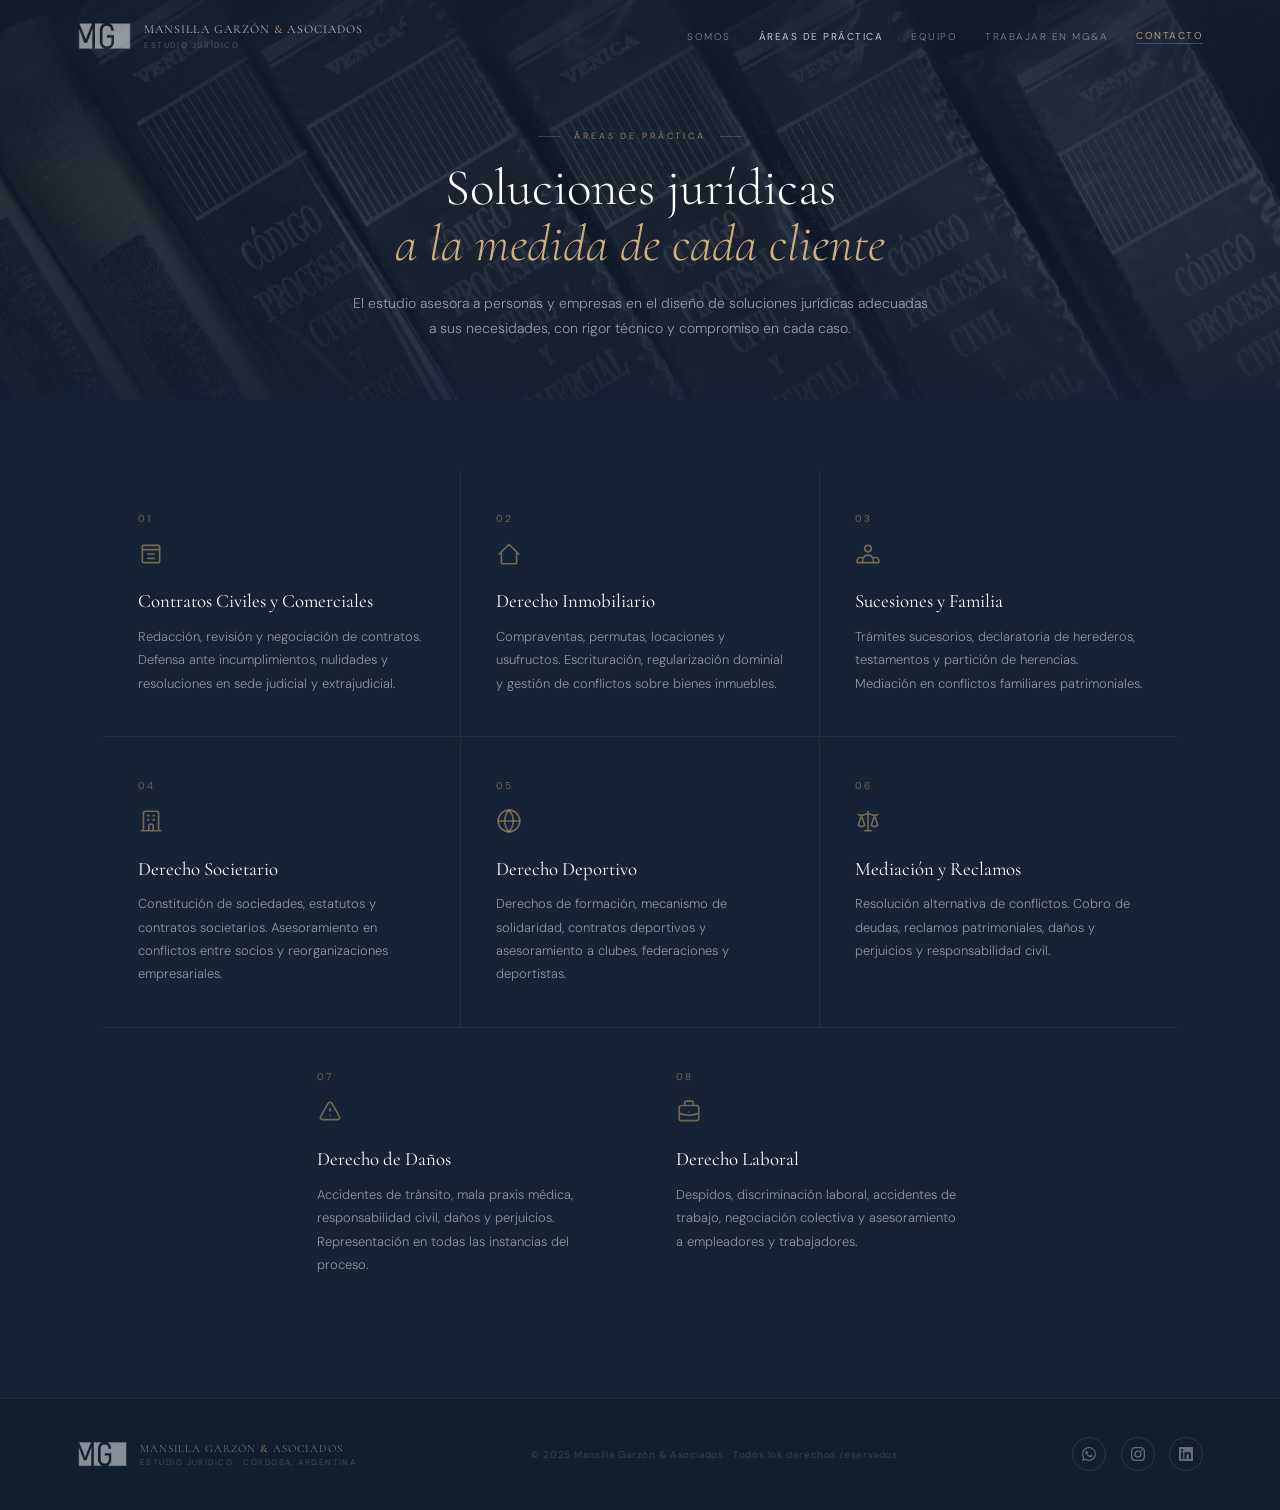
==== areas.html @ 362d4764 "Rename areas (1).html to areas.html" ====
<!DOCTYPE html>
<html lang="es">
<head>
<meta charset="UTF-8"/>
<meta name="viewport" content="width=device-width, initial-scale=1.0"/>
<title>Áreas de Práctica · Mansilla Garzón & Asociados</title>
<link href="https://fonts.googleapis.com/css2?family=Cormorant+Garamond:ital,wght@0,300;0,400;0,600;1,300;1,400&family=DM+Sans:wght@300;400;500&display=swap" rel="stylesheet"/>
<style>
*{margin:0;padding:0;box-sizing:border-box;}
:root{
  --navy:#1a2b45;--navy2:#162236;
  --gold:#b59a6a;--gold2:#cdb07e;
  --dim:rgba(255,255,255,.52);
  --bright:rgba(255,255,255,.86);
}
body{font-family:'DM Sans',sans-serif;background:var(--navy);color:#fff;}

/* NAV */
nav{position:fixed;top:0;left:0;right:0;z-index:100;display:flex;align-items:center;justify-content:space-between;padding:22px 6vw;transition:background .35s,padding .35s,box-shadow .35s;}
nav.scrolled{background:rgba(20,33,56,0.97);backdrop-filter:blur(10px);padding:14px 6vw;box-shadow:0 1px 24px rgba(0,0,0,.22);}
.nav-brand{display:flex;align-items:center;gap:12px;text-decoration:none;}
.nav-brand img{height:28px;width:auto;filter:brightness(0) invert(1);opacity:0.52;transition:opacity .3s;}
nav.scrolled .nav-brand img{opacity:0.70;}
.nav-brand-name{font-family:'Cormorant Garamond',serif;font-weight:400;font-size:12px;letter-spacing:.09em;color:rgba(255,255,255,.68);line-height:1.3;}
.nav-brand-name span{color:var(--gold);}
.nav-brand-sub{font-size:8px;letter-spacing:.2em;text-transform:uppercase;color:rgba(255,255,255,.26);margin-top:2px;}
.nav-links{display:flex;align-items:center;gap:28px;}
.nav-links a{font-size:10px;letter-spacing:.15em;text-transform:uppercase;color:rgba(255,255,255,.38);text-decoration:none;transition:color .25s;white-space:nowrap;}
.nav-links a:hover{color:rgba(255,255,255,.86);}
.nav-links a.active{color:rgba(255,255,255,.75);}
.nav-links a.cta{color:var(--gold);border-bottom:1px solid rgba(181,154,106,.35);padding-bottom:1px;}

/* PARALLAX HERO */
.parallax-hero{
  position:relative;
  height:400px;
  overflow:hidden;
  display:flex;align-items:center;justify-content:center;
}
.parallax-bg{
  position:absolute;
  inset:-100px 0;          /* extra height top+bottom for parallax travel */
  background:url('[data-uri]') center/cover no-repeat;
  background-attachment:fixed;  /* the parallax magic */
}
.parallax-overlay{
  position:absolute;inset:0;
  background:linear-gradient(
    to bottom,
    rgba(20,33,56,0.82) 0%,
    rgba(20,33,56,0.65) 50%,
    rgba(20,33,56,0.88) 100%
  );
}
.parallax-content{
  position:relative;z-index:2;
  text-align:center;
  padding:0 8vw;
  padding-top:72px;
}
.parallax-label{
  font-size:9px;letter-spacing:.32em;text-transform:uppercase;
  color:var(--gold);opacity:.75;margin-bottom:1.2rem;
  display:flex;align-items:center;justify-content:center;gap:14px;
}
.parallax-label::before,.parallax-label::after{
  content:'';display:block;width:22px;height:1px;background:var(--gold);opacity:.4;
}
.parallax-title{
  font-family:'Cormorant Garamond',serif;
  font-weight:300;font-size:clamp(2.4rem,4vw,3.8rem);
  line-height:1.08;color:white;margin-bottom:1.2rem;
}
.parallax-title em{font-style:italic;color:var(--gold2);}
.parallax-desc{
  font-size:.88rem;line-height:1.8;
  color:rgba(255,255,255,.55);font-weight:300;
  max-width:580px;margin:0 auto;
}

/* AREAS GRID */
.areas-section{
  background:var(--navy2);
  padding:70px 8vw 80px;
}

/* 3 columns, last row centered */
.areas-grid{
  display:grid;
  grid-template-columns:repeat(3,1fr);
  gap:1px;
  background:rgba(181,154,106,.1);
  max-width:1100px;
  margin:0 auto;
}

/* last 2 cards — centered row */
.areas-last-row{
  grid-column:1/-1;
  display:flex;
  justify-content:center;
  gap:1px;
  background:var(--navy2);
}
.areas-last-row .area-card{
  width:calc((100% - 2px) / 3);
  flex-shrink:0;
}

.area-card{
  background:var(--navy2);
  padding:2.6rem 2.2rem;
  transition:background .25s;
  cursor:default;
}
.area-card:hover{background:#1c3050;}
.area-num{font-size:10px;letter-spacing:.2em;color:var(--gold);opacity:.55;margin-bottom:1rem;}
.area-icon{margin-bottom:1.1rem;}
.area-icon svg{width:26px;height:26px;color:rgba(181,154,106,.6);}
.area-title{
  font-family:'Cormorant Garamond',serif;
  font-size:1.18rem;font-weight:400;
  color:white;margin-bottom:.7rem;line-height:1.3;
}
.area-desc{font-size:.81rem;line-height:1.8;color:var(--dim);font-weight:300;}

/* FOOTER */
footer{background:#111e30;border-top:1px solid rgba(255,255,255,.05);padding:2.4rem 6vw;display:flex;align-items:center;justify-content:space-between;flex-wrap:wrap;gap:1.2rem;}
.footer-brand{display:flex;align-items:center;gap:12px;}
.footer-brand img{height:26px;width:auto;filter:brightness(0) invert(1);opacity:.5;}
.footer-brand-name{font-family:'Cormorant Garamond',serif;font-weight:300;font-size:11px;letter-spacing:.08em;color:rgba(255,255,255,.45);}
.footer-brand-name span{color:var(--gold);}
.footer-brand-sub{font-size:8px;letter-spacing:.18em;text-transform:uppercase;color:rgba(255,255,255,.2);margin-top:2px;}
.footer-copy{font-size:.62rem;color:rgba(255,255,255,.16);text-align:center;letter-spacing:.06em;}
.footer-social{display:flex;gap:.9rem;align-items:center;}
.social-link{display:flex;align-items:center;justify-content:center;width:34px;height:34px;border-radius:50%;border:1px solid rgba(255,255,255,.10);color:rgba(255,255,255,.35);text-decoration:none;transition:border-color .2s,color .2s;}
.social-link:hover{border-color:var(--gold);color:var(--gold);}
.social-link svg{width:14px;height:14px;fill:currentColor;}
</style>
</head>
<body>

<!-- NAV -->
<nav id="nav">
  <a href="index.html" class="nav-brand">
    <img src="[data-uri]" alt="MG"/>
    <div>
      <div class="nav-brand-name">MANSILLA GARZÓN <span>&</span> ASOCIADOS</div>
      <div class="nav-brand-sub">Estudio Jurídico</div>
    </div>
  </a>
  <div class="nav-links">
    <a href="somos.html">Somos</a>
    <a href="areas.html" class="active">Áreas de práctica</a>
    <a href="equipo.html">Equipo</a>
    <a href="trabajar.html">Trabajar en MG&amp;A</a>
    <a href="contacto.html" class="cta">Contacto</a>
  </div>
</nav>

<!-- PARALLAX HERO -->
<div class="parallax-hero">
  <div class="parallax-bg"></div>
  <div class="parallax-overlay"></div>
  <div class="parallax-content">
    <div class="parallax-label">Áreas de práctica</div>
    <h1 class="parallax-title">Soluciones jurídicas<br/><em>a la medida de cada cliente</em></h1>
    <p class="parallax-desc">
      El estudio asesora a personas y empresas en el diseño de soluciones jurídicas 
      adecuadas a sus necesidades, con rigor técnico y compromiso en cada caso.
    </p>
  </div>
</div>

<!-- AREAS GRID -->
<section class="areas-section">
  <div class="areas-grid">
    <!-- first 6 cards in 3-col grid -->
    <div class="area-card">
      <p class="area-num">01</p>
      <div class="area-icon"><svg viewBox="0 0 24 24" fill="none" stroke="currentColor" stroke-width="1.5" stroke-linecap="round" stroke-linejoin="round"><path d="M9 12h6m-6 4h6M5 8h14M5 4h14a1 1 0 011 1v14a1 1 0 01-1 1H5a1 1 0 01-1-1V5a1 1 0 011-1z"/></svg></div>
      <h3 class="area-title">Contratos Civiles y Comerciales</h3>
      <p class="area-desc">Redacción, revisión y negociación de contratos. Defensa ante incumplimientos, nulidades y resoluciones en sede judicial y extrajudicial.</p>
    </div>
    <div class="area-card">
      <p class="area-num">02</p>
      <div class="area-icon"><svg viewBox="0 0 24 24" fill="none" stroke="currentColor" stroke-width="1.5" stroke-linecap="round" stroke-linejoin="round"><path d="M3 12l2-2m0 0l7-7 7 7M5 10v10a1 1 0 001 1h3m10-11l2 2m-2-2v10a1 1 0 01-1 1h-3m-6 0h6"/></svg></div>
      <h3 class="area-title">Derecho Inmobiliario</h3>
      <p class="area-desc">Compraventas, permutas, locaciones y usufructos. Escrituración, regularización dominial y gestión de conflictos sobre bienes inmuebles.</p>
    </div>
    <div class="area-card">
      <p class="area-num">03</p>
      <div class="area-icon"><svg viewBox="0 0 24 24" fill="none" stroke="currentColor" stroke-width="1.5" stroke-linecap="round" stroke-linejoin="round"><path d="M17 20h5v-2a3 3 0 00-5.356-1.857M17 20H7m10 0v-2c0-.656-.126-1.283-.356-1.857M7 20H2v-2a3 3 0 015.356-1.857M7 20v-2c0-.656.126-1.283.356-1.857m0 0a5.002 5.002 0 019.288 0M15 7a3 3 0 11-6 0 3 3 0 016 0z"/></svg></div>
      <h3 class="area-title">Sucesiones y Familia</h3>
      <p class="area-desc">Trámites sucesorios, declaratoria de herederos, testamentos y partición de herencias. Mediación en conflictos familiares patrimoniales.</p>
    </div>
    <div class="area-card">
      <p class="area-num">04</p>
      <div class="area-icon"><svg viewBox="0 0 24 24" fill="none" stroke="currentColor" stroke-width="1.5" stroke-linecap="round" stroke-linejoin="round"><path d="M19 21V5a2 2 0 00-2-2H7a2 2 0 00-2 2v16m14 0h2m-2 0h-5m-9 0H3m2 0h5M9 7h1m-1 4h1m4-4h1m-1 4h1m-5 10v-5a1 1 0 011-1h2a1 1 0 011 1v5m-4 0h4"/></svg></div>
      <h3 class="area-title">Derecho Societario</h3>
      <p class="area-desc">Constitución de sociedades, estatutos y contratos societarios. Asesoramiento en conflictos entre socios y reorganizaciones empresariales.</p>
    </div>
    <div class="area-card">
      <p class="area-num">05</p>
      <div class="area-icon"><svg viewBox="0 0 24 24" fill="none" stroke="currentColor" stroke-width="1.5" stroke-linecap="round" stroke-linejoin="round"><circle cx="12" cy="12" r="10"/><path d="M12 2a15.3 15.3 0 014 10 15.3 15.3 0 01-4 10 15.3 15.3 0 01-4-10 15.3 15.3 0 014-10z"/><path d="M2 12h20"/></svg></div>
      <h3 class="area-title">Derecho Deportivo</h3>
      <p class="area-desc">Derechos de formación, mecanismo de solidaridad, contratos deportivos y asesoramiento a clubes, federaciones y deportistas.</p>
    </div>
    <div class="area-card">
      <p class="area-num">06</p>
      <div class="area-icon"><svg viewBox="0 0 24 24" fill="none" stroke="currentColor" stroke-width="1.5" stroke-linecap="round" stroke-linejoin="round"><path d="M3 6l3 1m0 0l-3 9a5.002 5.002 0 006.001 0M6 7l3 9M6 7l6-2m6 2l3-1m-3 1l-3 9a5.002 5.002 0 006.001 0M18 7l3 9m-3-9l-6-2m0-2v2m0 16V5m0 16H9m3 0h3"/></svg></div>
      <h3 class="area-title">Mediación y Reclamos</h3>
      <p class="area-desc">Resolución alternativa de conflictos. Cobro de deudas, reclamos patrimoniales, daños y perjuicios y responsabilidad civil.</p>
    </div>

    <!-- last 2 centered -->
    <div class="areas-last-row">
      <div class="area-card">
        <p class="area-num">07</p>
        <div class="area-icon"><svg viewBox="0 0 24 24" fill="none" stroke="currentColor" stroke-width="1.5" stroke-linecap="round" stroke-linejoin="round"><path d="M12 9v2m0 4h.01m-6.938 4h13.856c1.54 0 2.502-1.667 1.732-3L13.732 4c-.77-1.333-2.694-1.333-3.464 0L3.34 16c-.77 1.333.192 3 1.732 3z"/></svg></div>
        <h3 class="area-title">Derecho de Daños</h3>
        <p class="area-desc">Accidentes de tránsito, mala praxis médica, responsabilidad civil, daños y perjuicios. Representación en todas las instancias del proceso.</p>
      </div>
      <div class="area-card">
        <p class="area-num">08</p>
        <div class="area-icon"><svg viewBox="0 0 24 24" fill="none" stroke="currentColor" stroke-width="1.5" stroke-linecap="round" stroke-linejoin="round"><path d="M21 13.255A23.931 23.931 0 0112 15c-3.183 0-6.22-.62-9-1.745M16 6V4a2 2 0 00-2-2h-4a2 2 0 00-2 2v2m4 6h.01M5 20h14a2 2 0 002-2V8a2 2 0 00-2-2H5a2 2 0 00-2 2v10a2 2 0 002 2z"/></svg></div>
        <h3 class="area-title">Derecho Laboral</h3>
        <p class="area-desc">Despidos, discriminación laboral, accidentes de trabajo, negociación colectiva y asesoramiento a empleadores y trabajadores.</p>
      </div>
    </div>
  </div>
</section>

<!-- FOOTER -->
<footer>
  <div class="footer-brand">
    <img src="[data-uri]" alt="MG"/>
    <div>
      <div class="footer-brand-name">MANSILLA GARZÓN <span>&</span> ASOCIADOS</div>
      <div class="footer-brand-sub">Estudio Jurídico · Córdoba, Argentina</div>
    </div>
  </div>
  <p class="footer-copy">© 2025 Mansilla Garzón &amp; Asociados · Todos los derechos reservados</p>
  <div class="footer-social">
    <a href="https://wa.me/5493517685032" target="_blank" class="social-link" title="WhatsApp"><svg viewBox="0 0 24 24" fill="currentColor"><path d="M17.472 14.382c-.297-.149-1.758-.867-2.03-.967-.273-.099-.471-.148-.67.15-.197.297-.767.966-.94 1.164-.173.199-.347.223-.644.075-.297-.15-1.255-.463-2.39-1.475-.883-.788-1.48-1.761-1.653-2.059-.173-.297-.018-.458.13-.606.134-.133.298-.347.446-.52.149-.174.198-.298.298-.497.099-.198.05-.371-.025-.52-.075-.149-.669-1.612-.916-2.207-.242-.579-.487-.5-.669-.51-.173-.008-.371-.01-.57-.01-.198 0-.52.074-.792.372-.272.297-1.04 1.016-1.04 2.479 0 1.462 1.065 2.875 1.213 3.074.149.198 2.096 3.2 5.077 4.487.709.306 1.262.489 1.694.625.712.227 1.36.195 1.871.118.571-.085 1.758-.719 2.006-1.413.248-.694.248-1.289.173-1.413-.074-.124-.272-.198-.57-.347m-5.421 7.403h-.004a9.87 9.87 0 01-5.031-1.378l-.361-.214-3.741.982.998-3.648-.235-.374a9.86 9.86 0 01-1.51-5.26c.001-5.45 4.436-9.884 9.888-9.884 2.64 0 5.122 1.03 6.988 2.898a9.825 9.825 0 012.893 6.994c-.003 5.45-4.437 9.884-9.885 9.884m8.413-18.297A11.815 11.815 0 0012.05 0C5.495 0 .16 5.335.157 11.892c0 2.096.547 4.142 1.588 5.945L.057 24l6.305-1.654a11.882 11.882 0 005.683 1.448h.005c6.554 0 11.89-5.335 11.893-11.893a11.821 11.821 0 00-3.48-8.413z"/></svg></a>
    <a href="https://www.instagram.com/estudiomansillayasociados/" target="_blank" class="social-link" title="Instagram"><svg viewBox="0 0 24 24" fill="currentColor"><path d="M12 2.163c3.204 0 3.584.012 4.85.07 3.252.148 4.771 1.691 4.919 4.919.058 1.265.069 1.645.069 4.849 0 3.205-.012 3.584-.069 4.849-.149 3.225-1.664 4.771-4.919 4.919-1.266.058-1.644.07-4.85.07-3.204 0-3.584-.012-4.849-.07-3.26-.149-4.771-1.699-4.919-4.92-.058-1.265-.07-1.644-.07-4.849 0-3.204.013-3.583.07-4.849.149-3.227 1.664-4.771 4.919-4.919 1.266-.057 1.645-.069 4.849-.069zM12 0C8.741 0 8.333.014 7.053.072 2.695.272.273 2.69.073 7.052.014 8.333 0 8.741 0 12c0 3.259.014 3.668.072 4.948.2 4.358 2.618 6.78 6.98 6.98C8.333 23.986 8.741 24 12 24c3.259 0 3.668-.014 4.948-.072 4.354-.2 6.782-2.618 6.979-6.98.059-1.28.073-1.689.073-4.948 0-3.259-.014-3.667-.072-4.947-.196-4.354-2.617-6.78-6.979-6.98C15.668.014 15.259 0 12 0zm0 5.838a6.162 6.162 0 100 12.324 6.162 6.162 0 000-12.324zM12 16a4 4 0 110-8 4 4 0 010 8zm6.406-11.845a1.44 1.44 0 100 2.881 1.44 1.44 0 000-2.881z"/></svg></a>
    <a href="https://www.linkedin.com/company/estudiomgya" target="_blank" class="social-link" title="LinkedIn"><svg viewBox="0 0 24 24" fill="currentColor"><path d="M20.447 20.452h-3.554v-5.569c0-1.328-.027-3.037-1.852-3.037-1.853 0-2.136 1.445-2.136 2.939v5.667H9.351V9h3.414v1.561h.046c.477-.9 1.637-1.85 3.37-1.85 3.601 0 4.267 2.37 4.267 5.455v6.286zM5.337 7.433a2.062 2.062 0 01-2.063-2.065 2.064 2.064 0 112.063 2.065zm1.782 13.019H3.555V9h3.564v11.452zM22.225 0H1.771C.792 0 0 .774 0 1.729v20.542C0 23.227.792 24 1.771 24h20.451C23.2 24 24 23.227 24 22.271V1.729C24 .774 23.2 0 22.222 0h.003z"/></svg></a>
  </div>
</footer>

<script>
  const nav = document.getElementById('nav');
  window.addEventListener('scroll', () => { nav.classList.toggle('scrolled', window.scrollY > 60); });
</script>
</body>
</html>
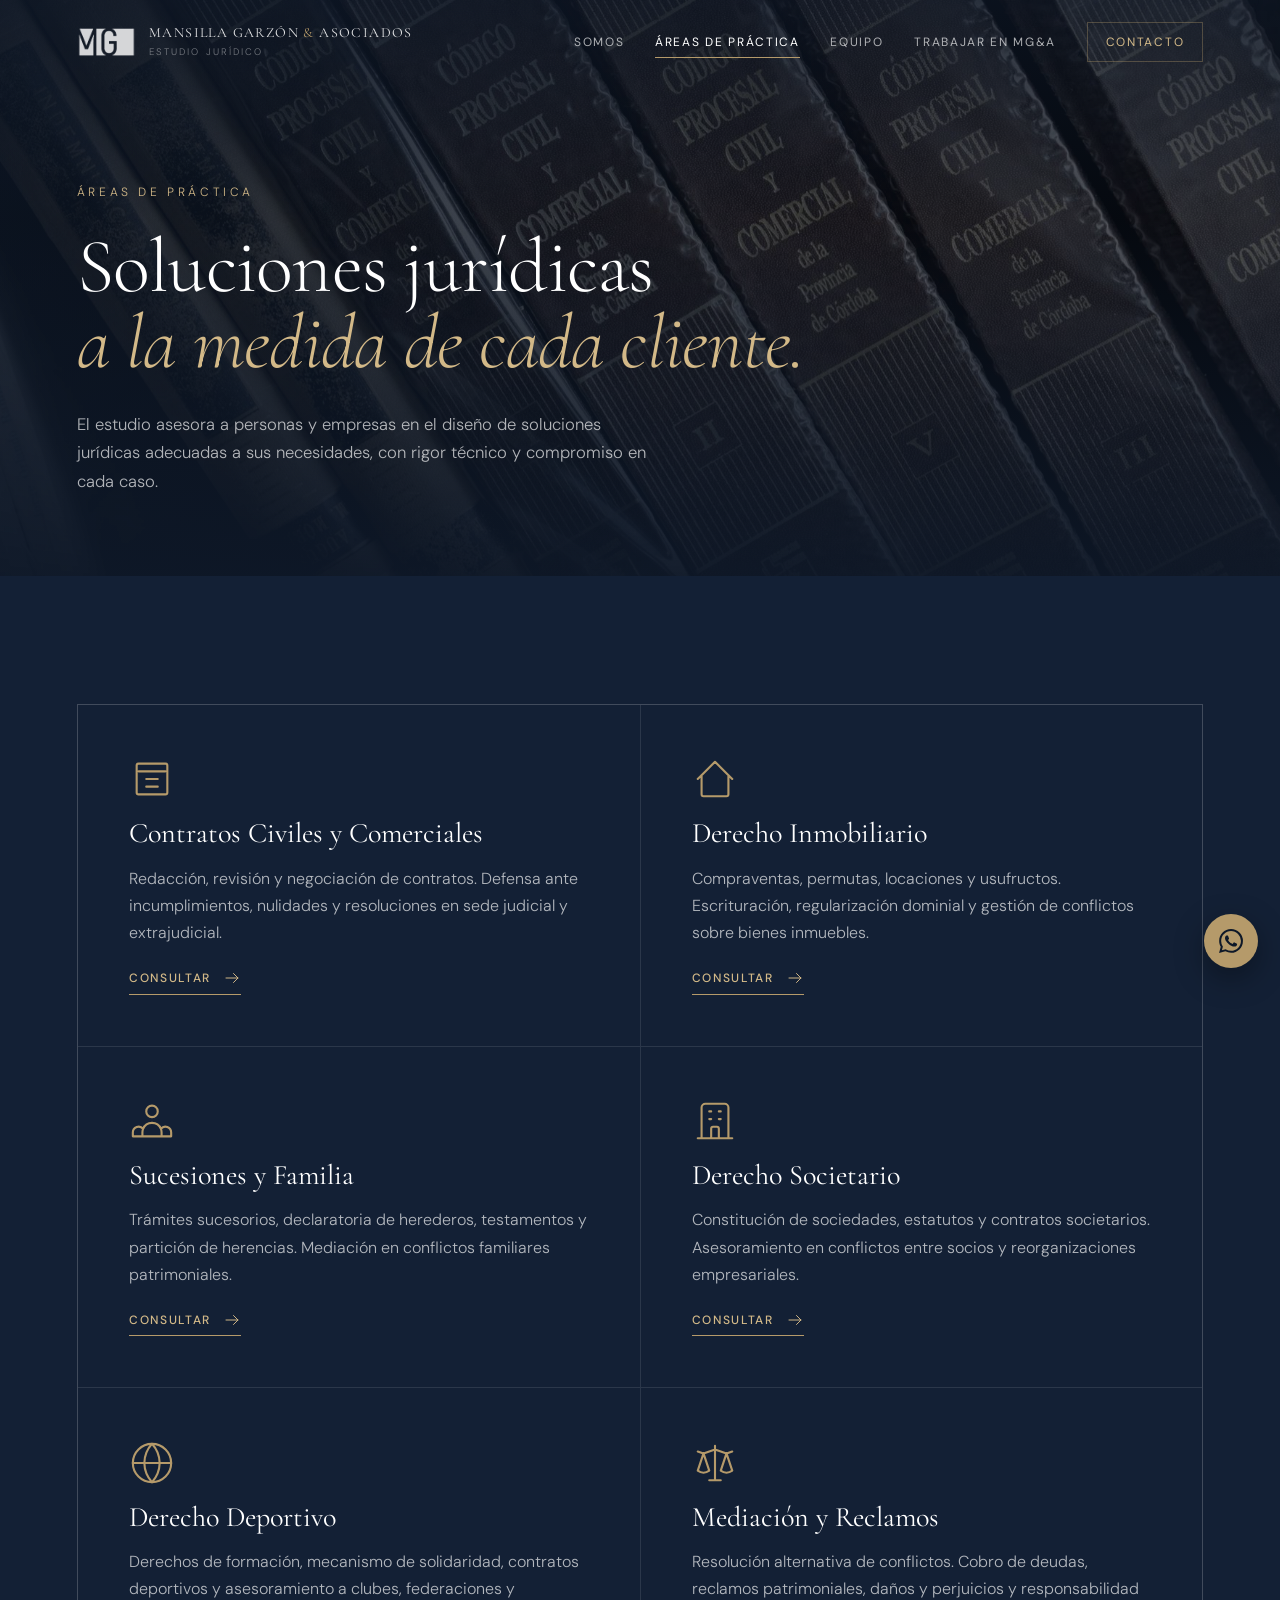
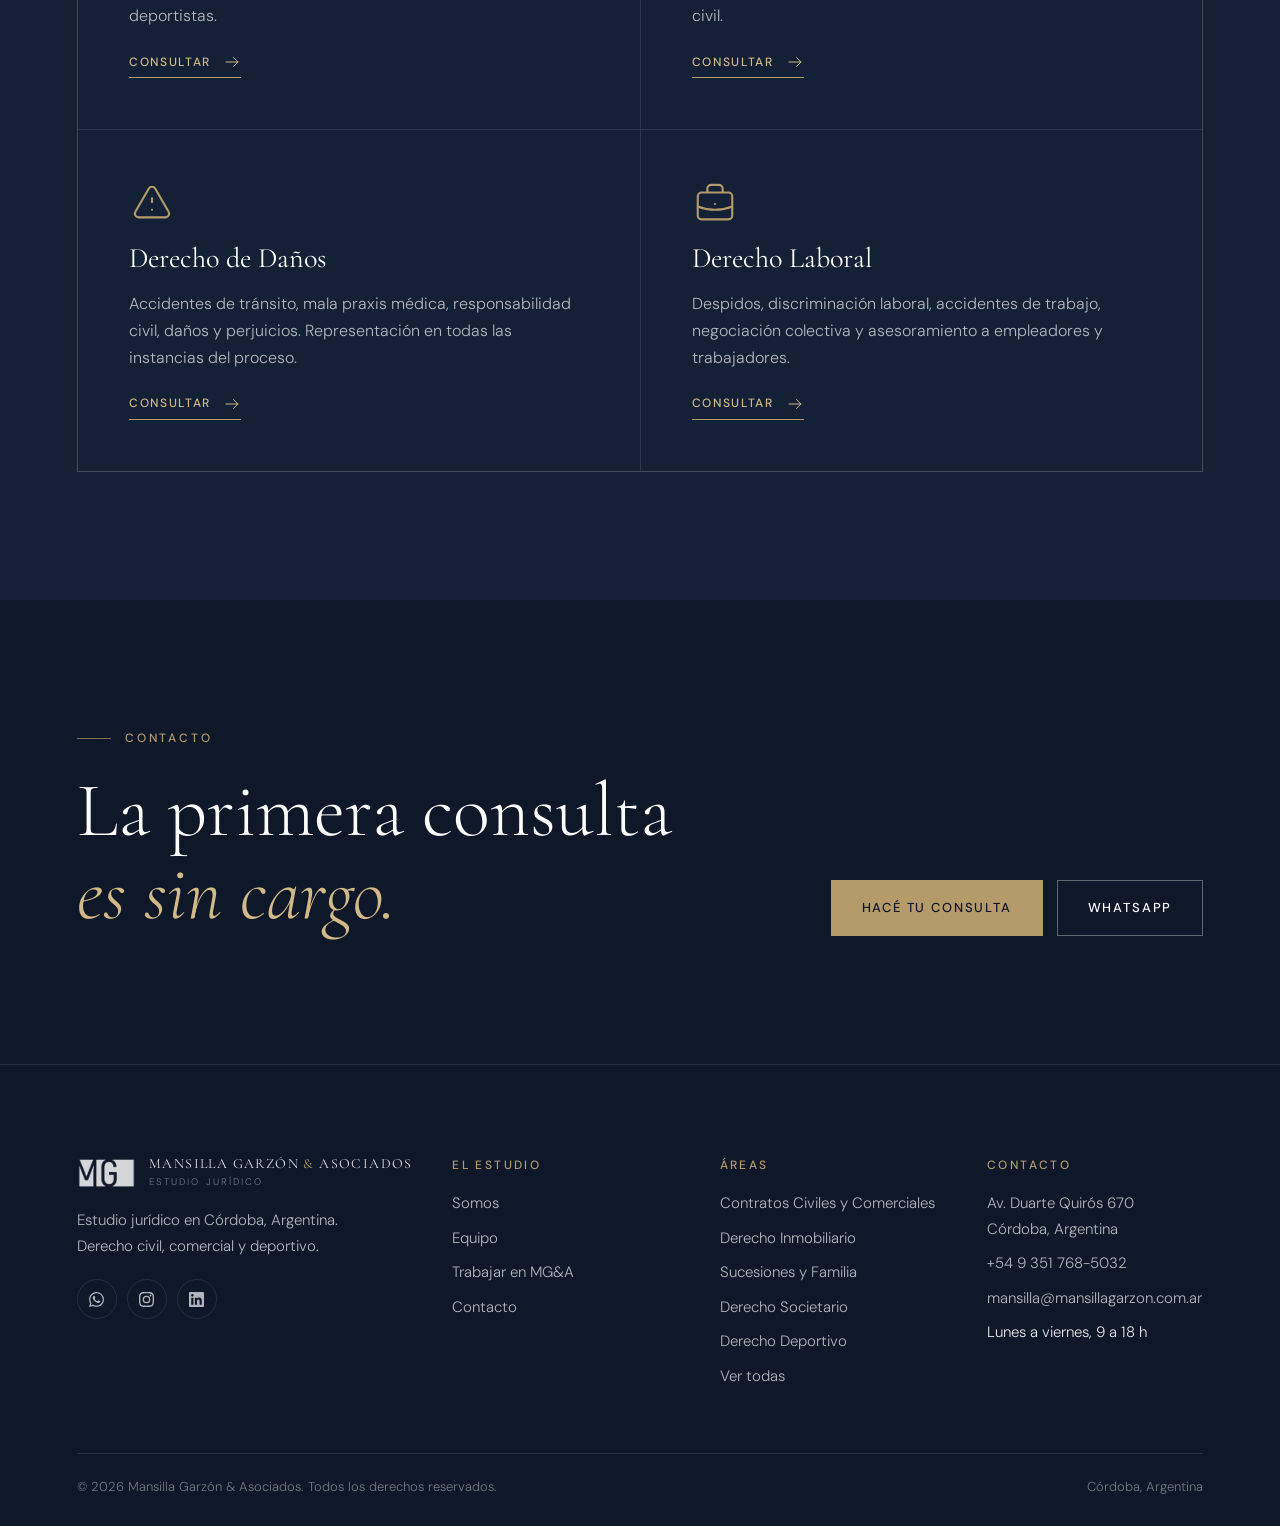
==== commit 69701199: "Rediseño del sitio: animaciones, estructura compartida y menú móvil - CSS y JS compartidos en assets" ====
--- a/areas.html
+++ b/areas.html
@@ -1,256 +1,174 @@
 <!DOCTYPE html>
-<html lang="es">
+<html lang="es-AR">
 <head>
 <meta charset="UTF-8"/>
-<meta name="viewport" content="width=device-width, initial-scale=1.0"/>
-<title>Áreas de Práctica · Mansilla Garzón & Asociados</title>
-<link href="https://fonts.googleapis.com/css2?family=Cormorant+Garamond:ital,wght@0,300;0,400;0,600;1,300;1,400&family=DM+Sans:wght@300;400;500&display=swap" rel="stylesheet"/>
-<style>
-*{margin:0;padding:0;box-sizing:border-box;}
-:root{
-  --navy:#1a2b45;--navy2:#162236;
-  --gold:#b59a6a;--gold2:#cdb07e;
-  --dim:rgba(255,255,255,.52);
-  --bright:rgba(255,255,255,.86);
-}
-body{font-family:'DM Sans',sans-serif;background:var(--navy);color:#fff;}
-
-/* NAV */
-nav{position:fixed;top:0;left:0;right:0;z-index:100;display:flex;align-items:center;justify-content:space-between;padding:22px 6vw;transition:background .35s,padding .35s,box-shadow .35s;}
-nav.scrolled{background:rgba(20,33,56,0.97);backdrop-filter:blur(10px);padding:14px 6vw;box-shadow:0 1px 24px rgba(0,0,0,.22);}
-.nav-brand{display:flex;align-items:center;gap:12px;text-decoration:none;}
-.nav-brand img{height:28px;width:auto;filter:brightness(0) invert(1);opacity:0.52;transition:opacity .3s;}
-nav.scrolled .nav-brand img{opacity:0.70;}
-.nav-brand-name{font-family:'Cormorant Garamond',serif;font-weight:400;font-size:12px;letter-spacing:.09em;color:rgba(255,255,255,.68);line-height:1.3;}
-.nav-brand-name span{color:var(--gold);}
-.nav-brand-sub{font-size:8px;letter-spacing:.2em;text-transform:uppercase;color:rgba(255,255,255,.26);margin-top:2px;}
-.nav-links{display:flex;align-items:center;gap:28px;}
-.nav-links a{font-size:10px;letter-spacing:.15em;text-transform:uppercase;color:rgba(255,255,255,.38);text-decoration:none;transition:color .25s;white-space:nowrap;}
-.nav-links a:hover{color:rgba(255,255,255,.86);}
-.nav-links a.active{color:rgba(255,255,255,.75);}
-.nav-links a.cta{color:var(--gold);border-bottom:1px solid rgba(181,154,106,.35);padding-bottom:1px;}
-
-/* PARALLAX HERO */
-.parallax-hero{
-  position:relative;
-  height:400px;
-  overflow:hidden;
-  display:flex;align-items:center;justify-content:center;
-}
-.parallax-bg{
-  position:absolute;
-  inset:-100px 0;          /* extra height top+bottom for parallax travel */
-  background:url('[data-uri]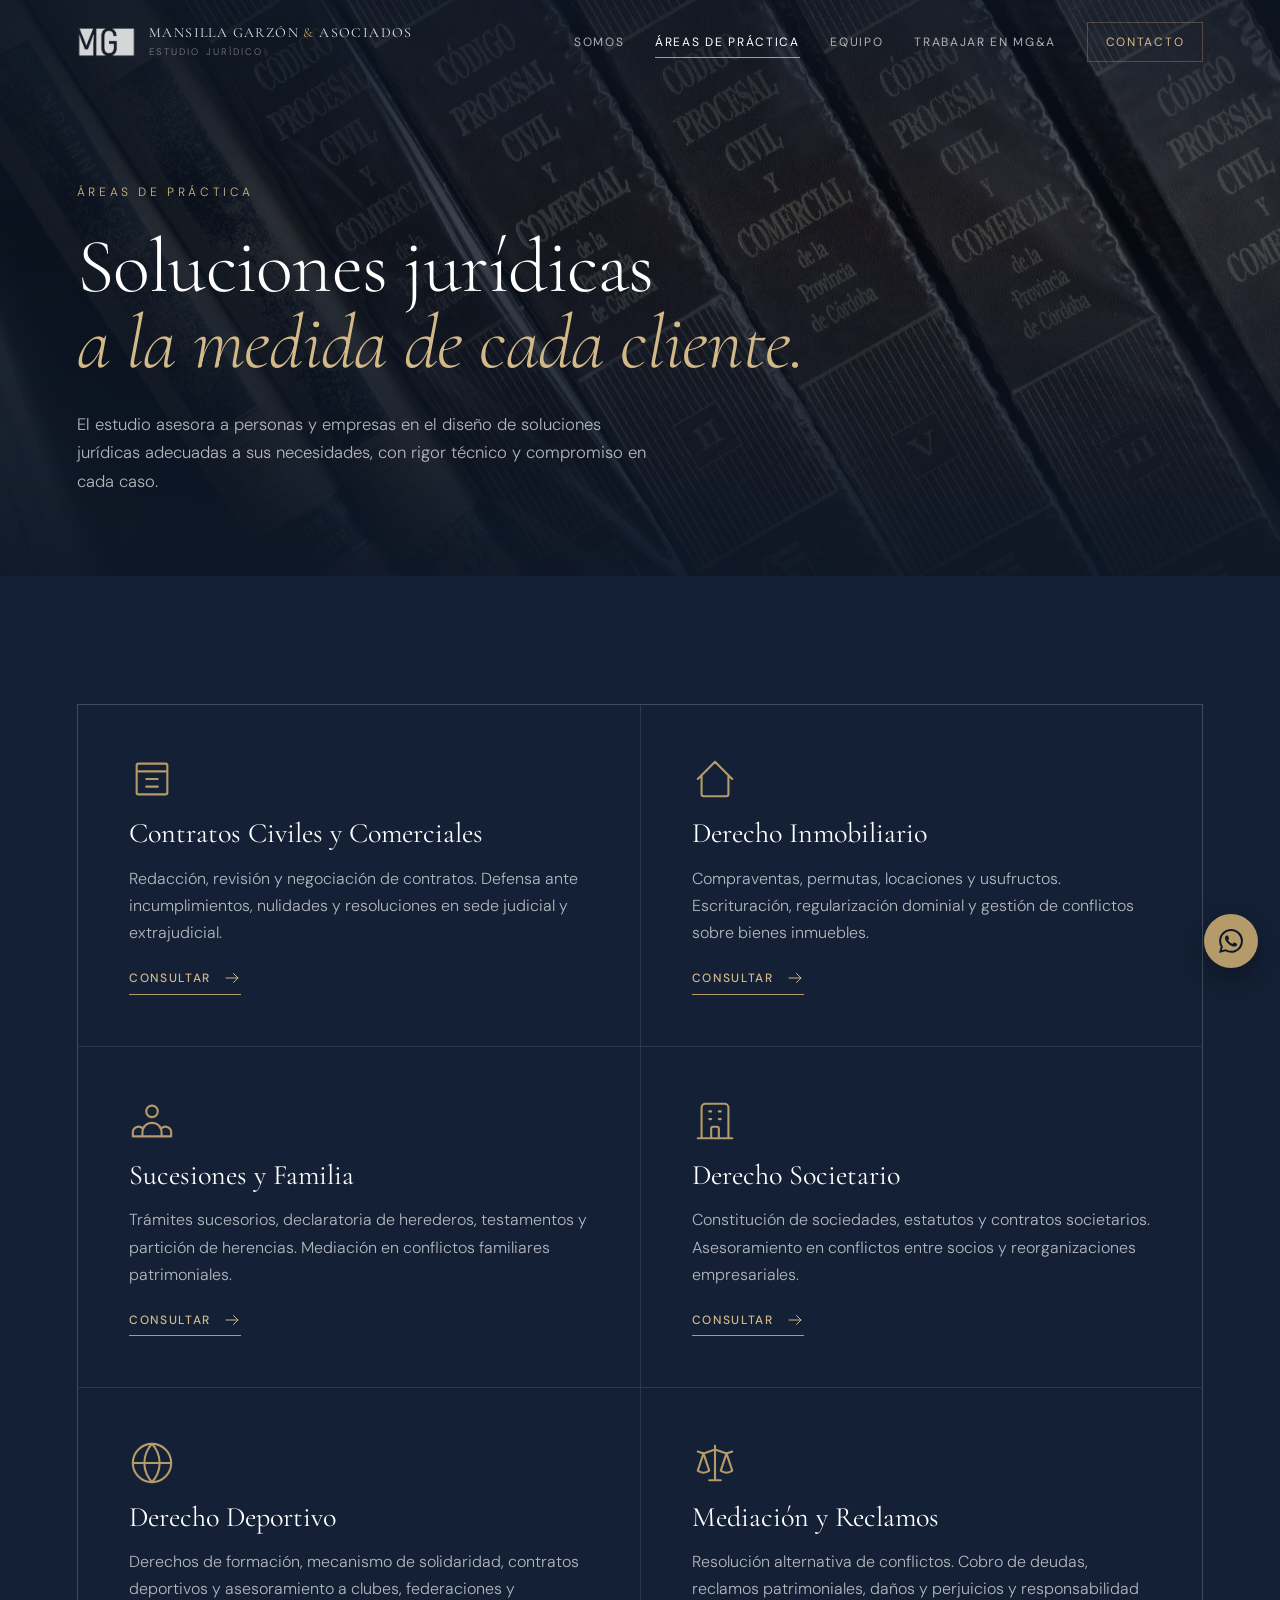
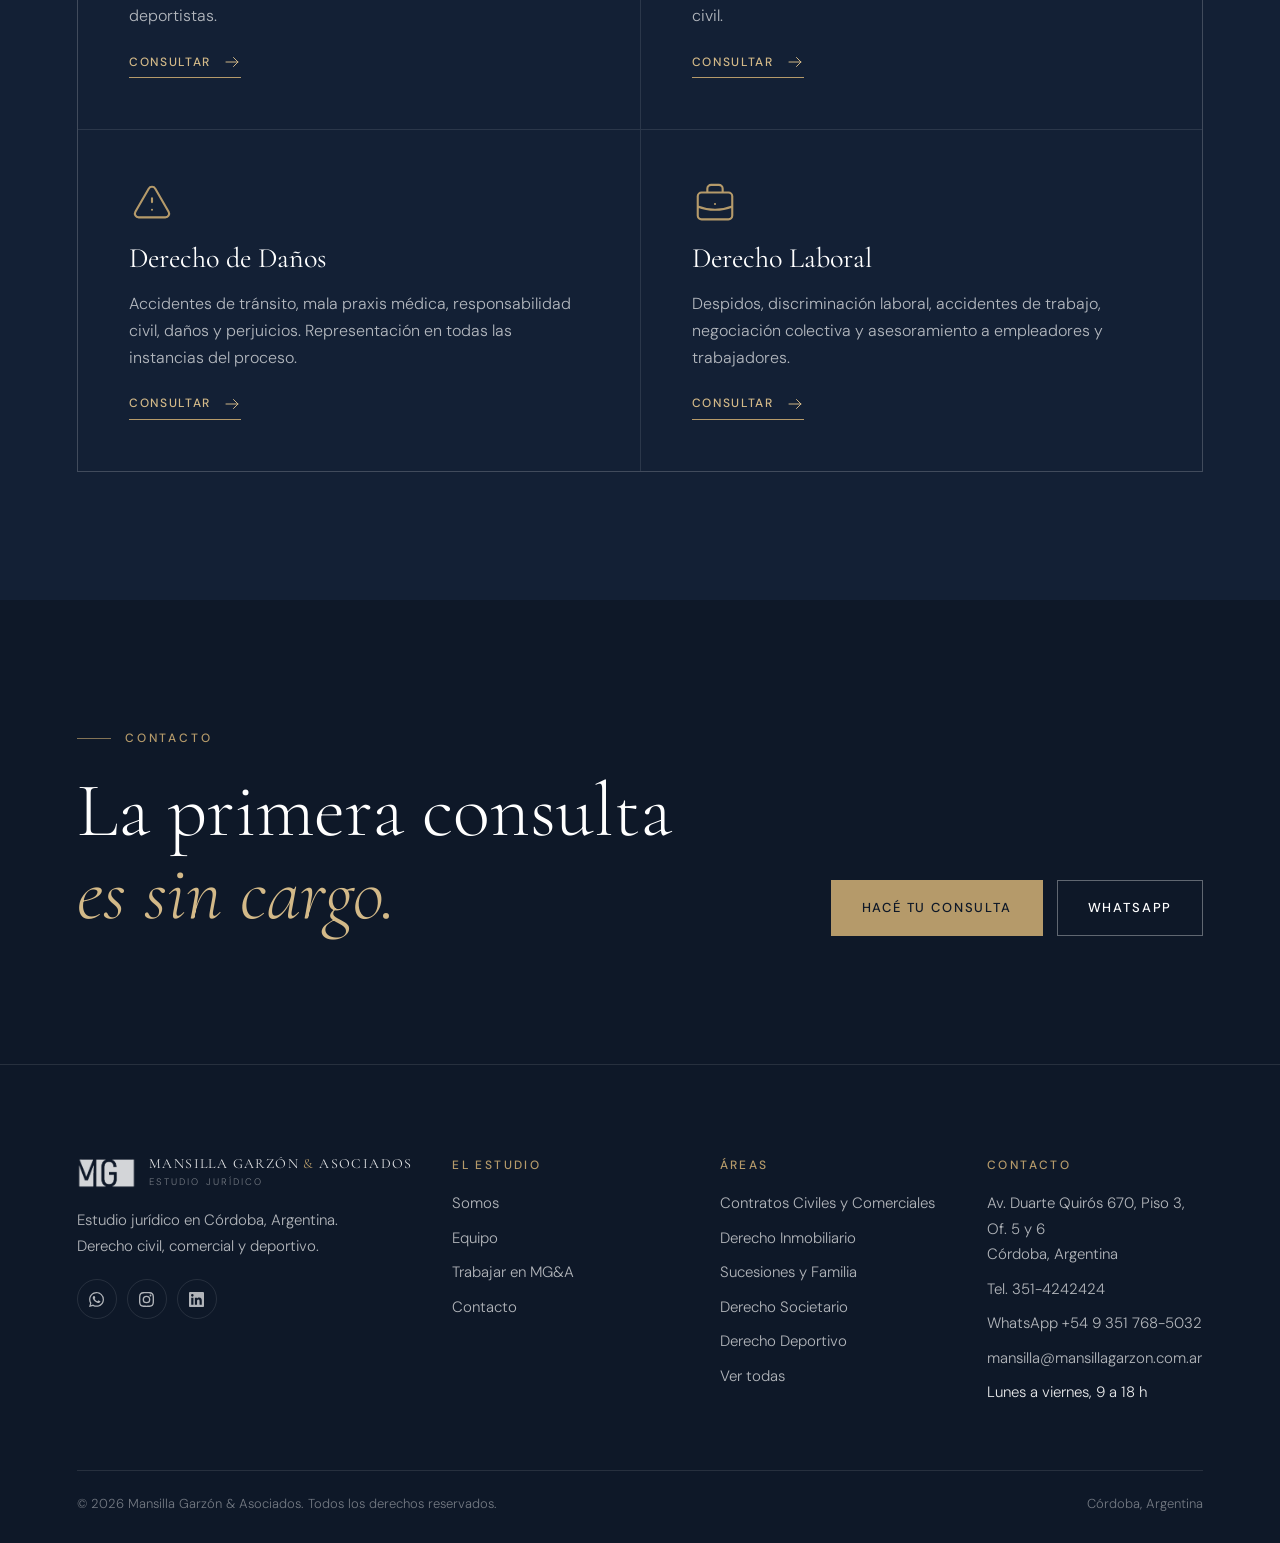
==== commit db6ac50b: "Contacto: teléfono fijo en el enlace de llamada y dirección completa Co-Authored-By: Claude Opus 5.5" ====
--- a/areas.html
+++ b/areas.html
@@ -37,7 +37,7 @@
 </header>
 <nav class="menu" id="menu" aria-label="Menú móvil">
   <a href="index.html">Inicio</a><a href="somos.html">Somos</a><a href="areas.html" aria-current="page">Áreas de práctica</a><a href="equipo.html">Equipo</a><a href="trabajar.html">Trabajar en MG&amp;A</a><a href="contacto.html">Contacto</a>
-  <div class="menu-foot">Av. Duarte Quirós 670, Córdoba<br/><a href="https://wa.me/5493517685032" target="_blank" rel="noopener">WhatsApp +54 9 351 768-5032</a></div>
+  <div class="menu-foot">Av. Duarte Quirós 670, Piso 3, Of. 5 y 6, Córdoba<br/><a href="tel:+543514242424">Tel. 351-4242424</a><br/><a href="https://wa.me/5493517685032" target="_blank" rel="noopener">WhatsApp +54 9 351 768-5032</a></div>
 </nav>
 
 <main>
@@ -154,8 +154,9 @@
       <div>
         <h4>Contacto</h4>
         <ul>
-          <li><a href="https://www.google.com/maps/search/?api=1&query=Av.+Duarte+Quir%C3%B3s+670%2C+C%C3%B3rdoba%2C+Argentina" target="_blank" rel="noopener">Av. Duarte Quirós 670<br/>Córdoba, Argentina</a></li>
-          <li><a href="https://wa.me/5493517685032" target="_blank" rel="noopener">+54 9 351 768-5032</a></li>
+          <li><a href="https://www.google.com/maps/search/?api=1&query=Av.+Duarte+Quir%C3%B3s+670%2C+C%C3%B3rdoba%2C+Argentina" target="_blank" rel="noopener">Av. Duarte Quirós 670, Piso 3, Of. 5 y 6<br/>Córdoba, Argentina</a></li>
+          <li><a href="tel:+543514242424">Tel. 351-4242424</a></li>
+          <li><a href="https://wa.me/5493517685032" target="_blank" rel="noopener">WhatsApp +54 9 351 768-5032</a></li>
           <li><a href="mailto:mansilla@mansillagarzon.com.ar">mansilla@mansillagarzon.com.ar</a></li>
           <li>Lunes a viernes, 9 a 18 h</li>
         </ul>
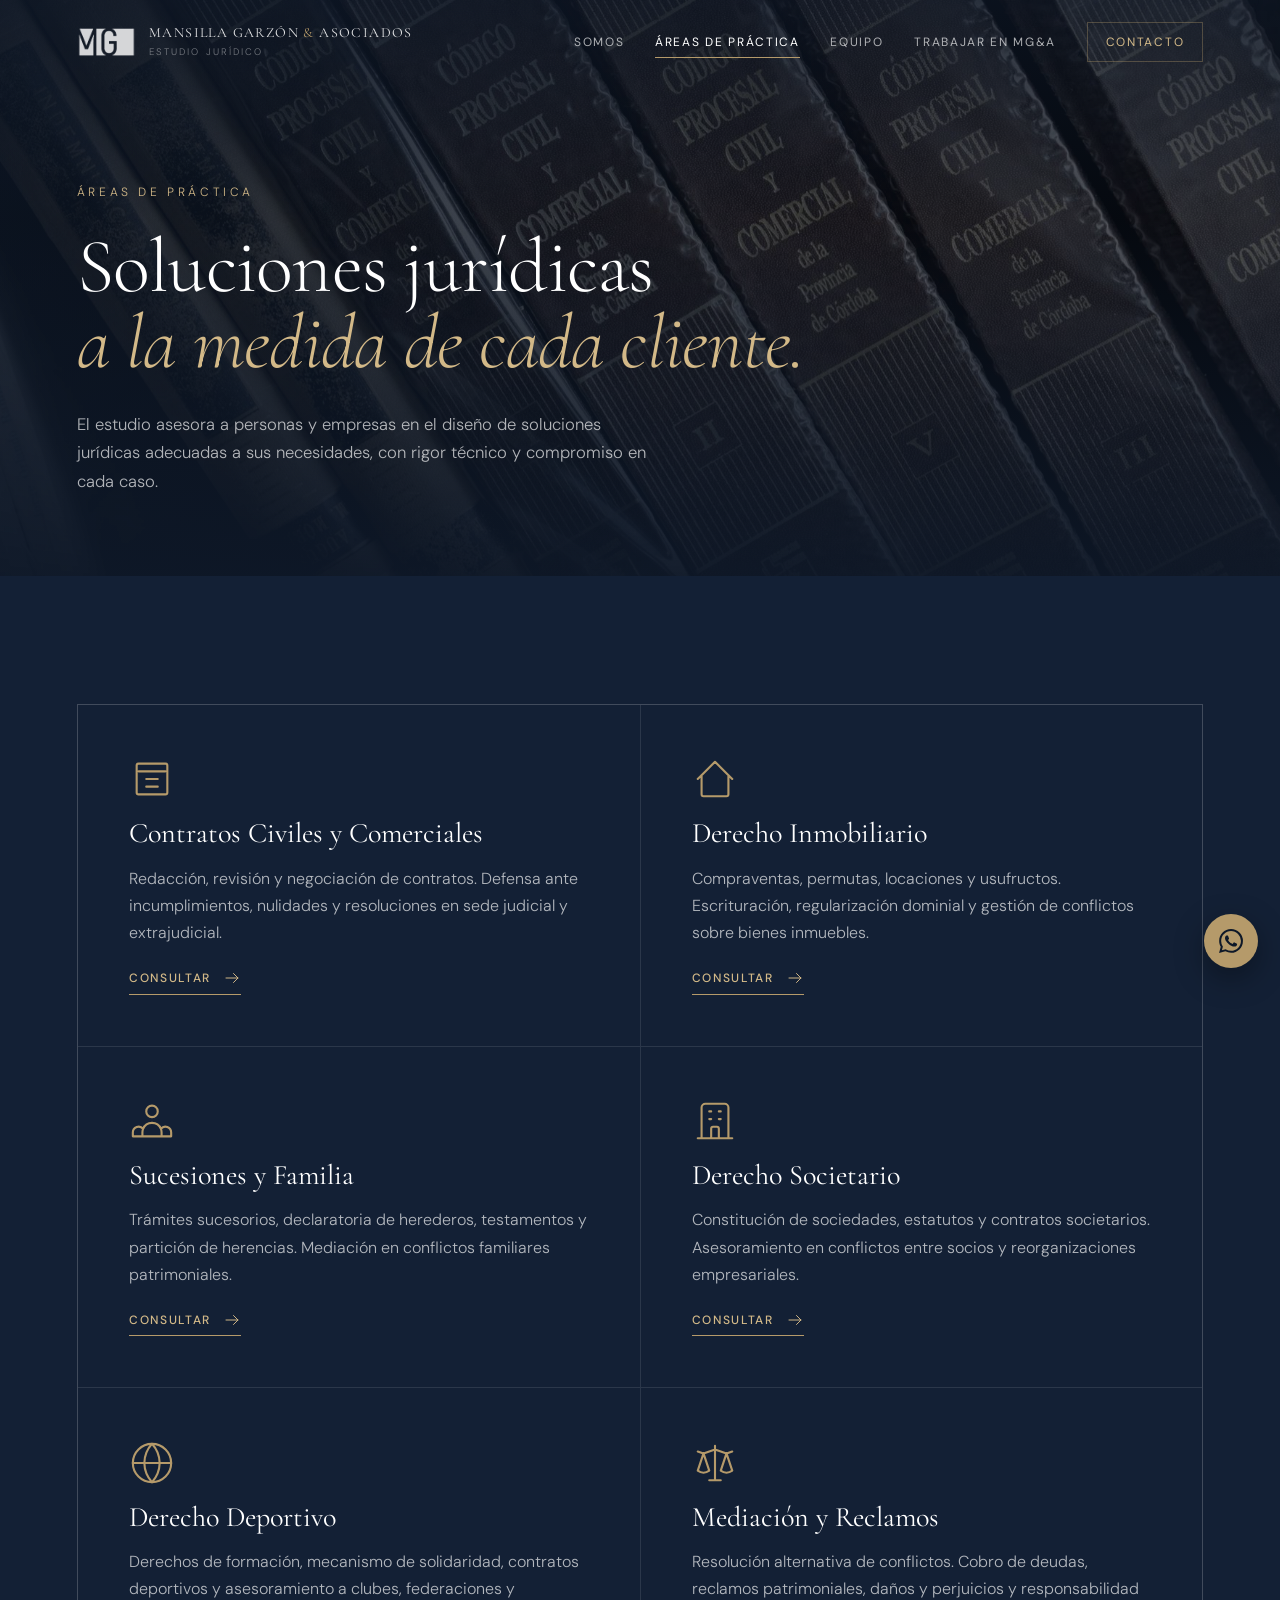
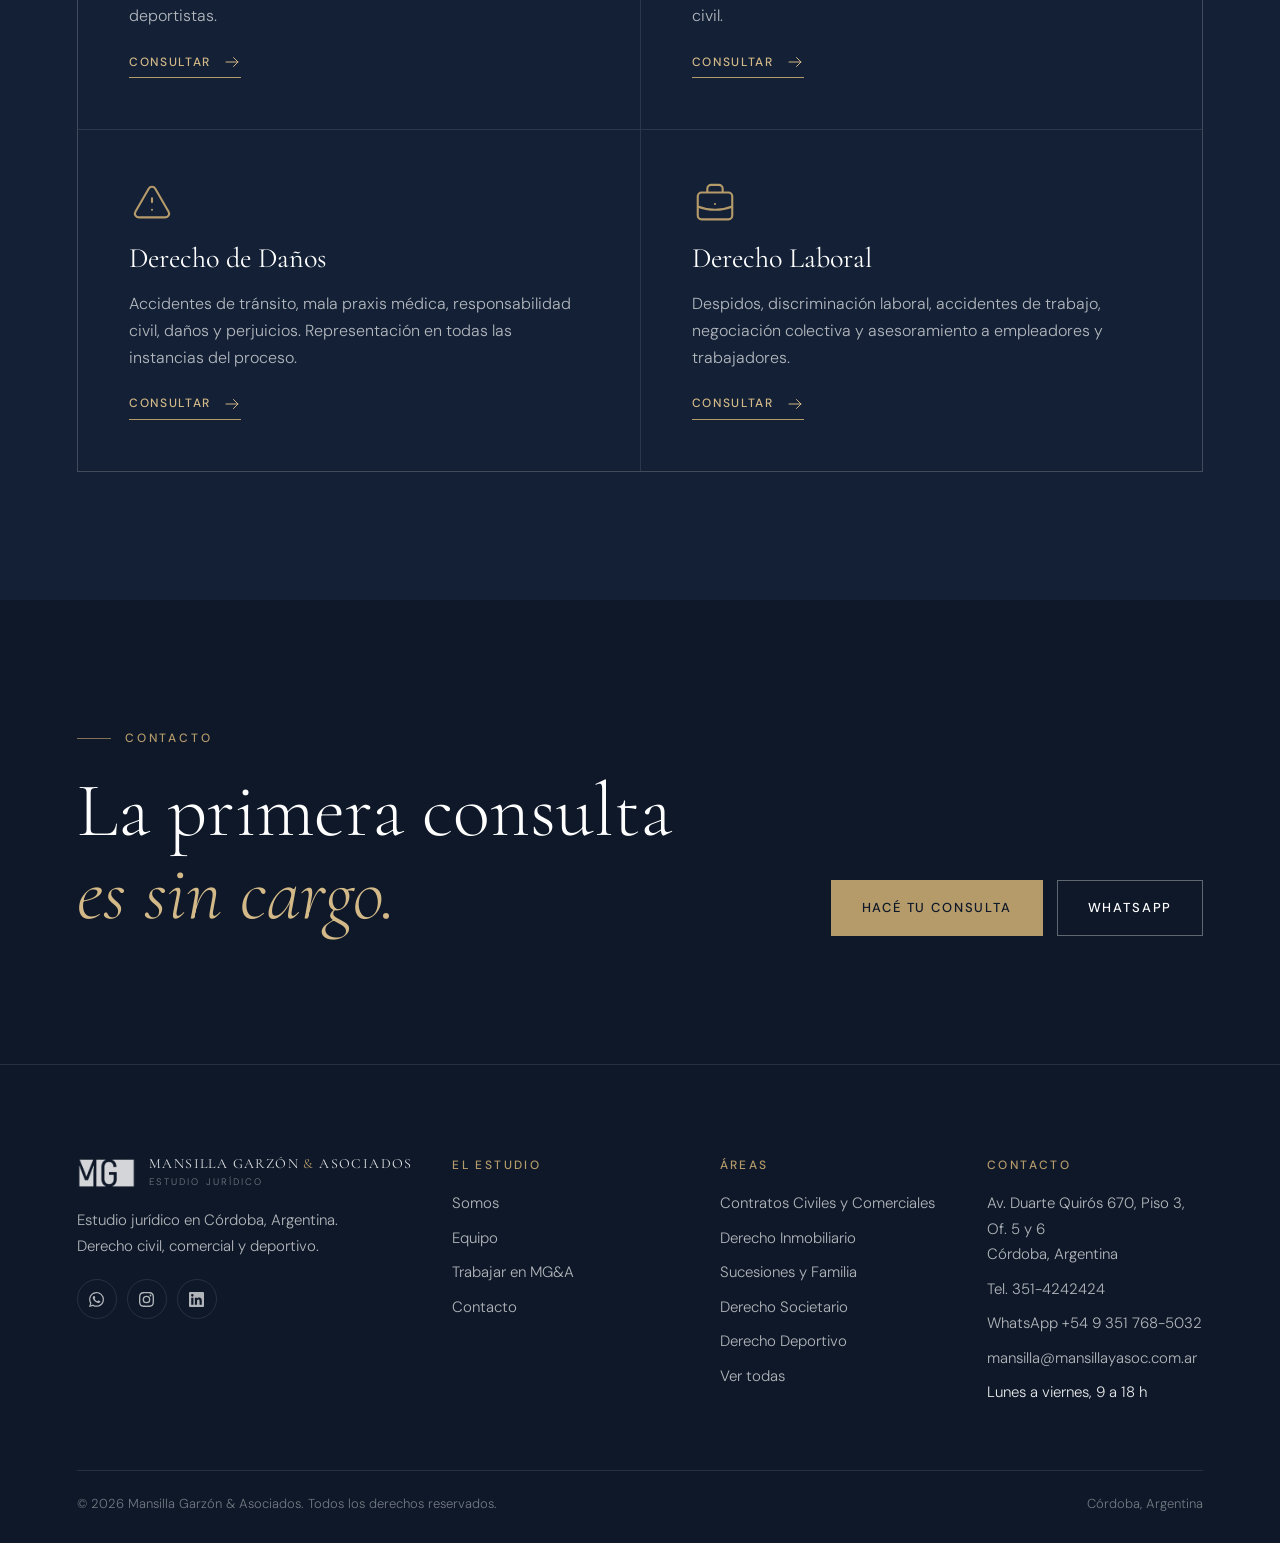
==== commit d592cee8: "Email de contacto: mansilla@mansillayasoc.com.ar Co-Authored-By: Claude Opus 5.5 <noreply@anthropic." ====
--- a/areas.html
+++ b/areas.html
@@ -157,7 +157,7 @@
           <li><a href="https://www.google.com/maps/search/?api=1&query=Av.+Duarte+Quir%C3%B3s+670%2C+C%C3%B3rdoba%2C+Argentina" target="_blank" rel="noopener">Av. Duarte Quirós 670, Piso 3, Of. 5 y 6<br/>Córdoba, Argentina</a></li>
           <li><a href="tel:+543514242424">Tel. 351-4242424</a></li>
           <li><a href="https://wa.me/5493517685032" target="_blank" rel="noopener">WhatsApp +54 9 351 768-5032</a></li>
-          <li><a href="mailto:mansilla@mansillagarzon.com.ar">mansilla@mansillagarzon.com.ar</a></li>
+          <li><a href="mailto:mansilla@mansillayasoc.com.ar">mansilla@mansillayasoc.com.ar</a></li>
           <li>Lunes a viernes, 9 a 18 h</li>
         </ul>
       </div>
--- a/assets/css/site.css
+++ b/assets/css/site.css
@@ -195,9 +195,11 @@
 .marquee{display:flex;width:max-content;animation:marquee 38s linear infinite}
 .marquee:hover{animation-play-state:paused}
 .marquee ul{display:flex;list-style:none;flex-shrink:0}
-.marquee li{font-family:var(--serif);font-size:clamp(1.5rem,2.8vw,2.3rem);color:rgba(255,255,255,.55);white-space:nowrap;padding-inline:clamp(22px,3vw,44px);display:flex;align-items:center;gap:clamp(44px,6vw,88px);transition:color .3s}
-.marquee li::after{content:'';width:7px;height:7px;border:1px solid var(--gold);transform:rotate(45deg);flex-shrink:0}
+.marquee li{font-family:var(--serif);font-size:clamp(1.5rem,2.8vw,2.3rem);color:rgba(255,255,255,.55);white-space:nowrap;padding-inline:clamp(22px,3vw,44px);display:flex;align-items:center;gap:18px;transition:color .3s}
+.marquee li::after{content:'';margin-left:clamp(26px,4vw,70px);width:7px;height:7px;border:1px solid var(--gold);transform:rotate(45deg);flex-shrink:0}
+.marquee li img{width:auto;max-width:none;opacity:.6;transition:opacity .3s}
 .marquee li:hover{color:#fff}
+.marquee li:hover img{opacity:1}
 
 /* ── Llamado final ── */
 .cta-band{position:relative;text-align:left;background:var(--navy-ink);overflow:hidden}
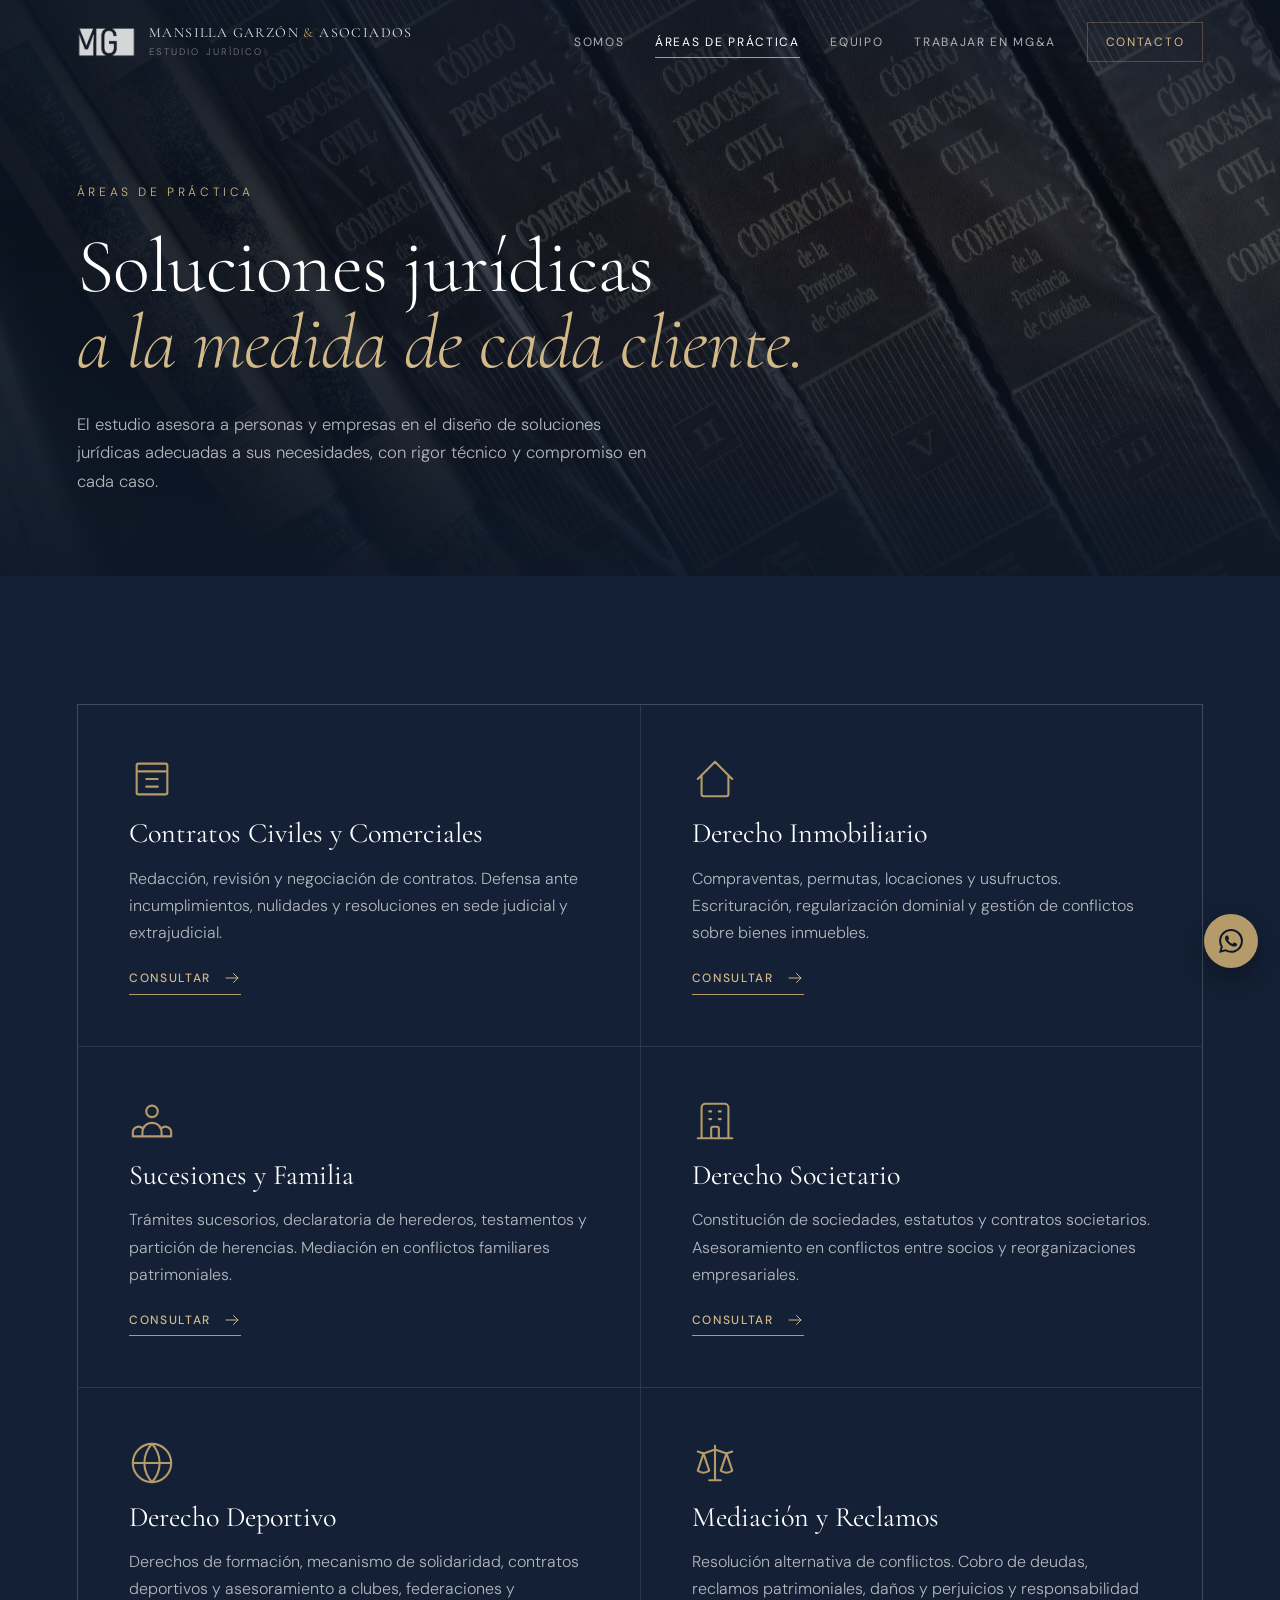
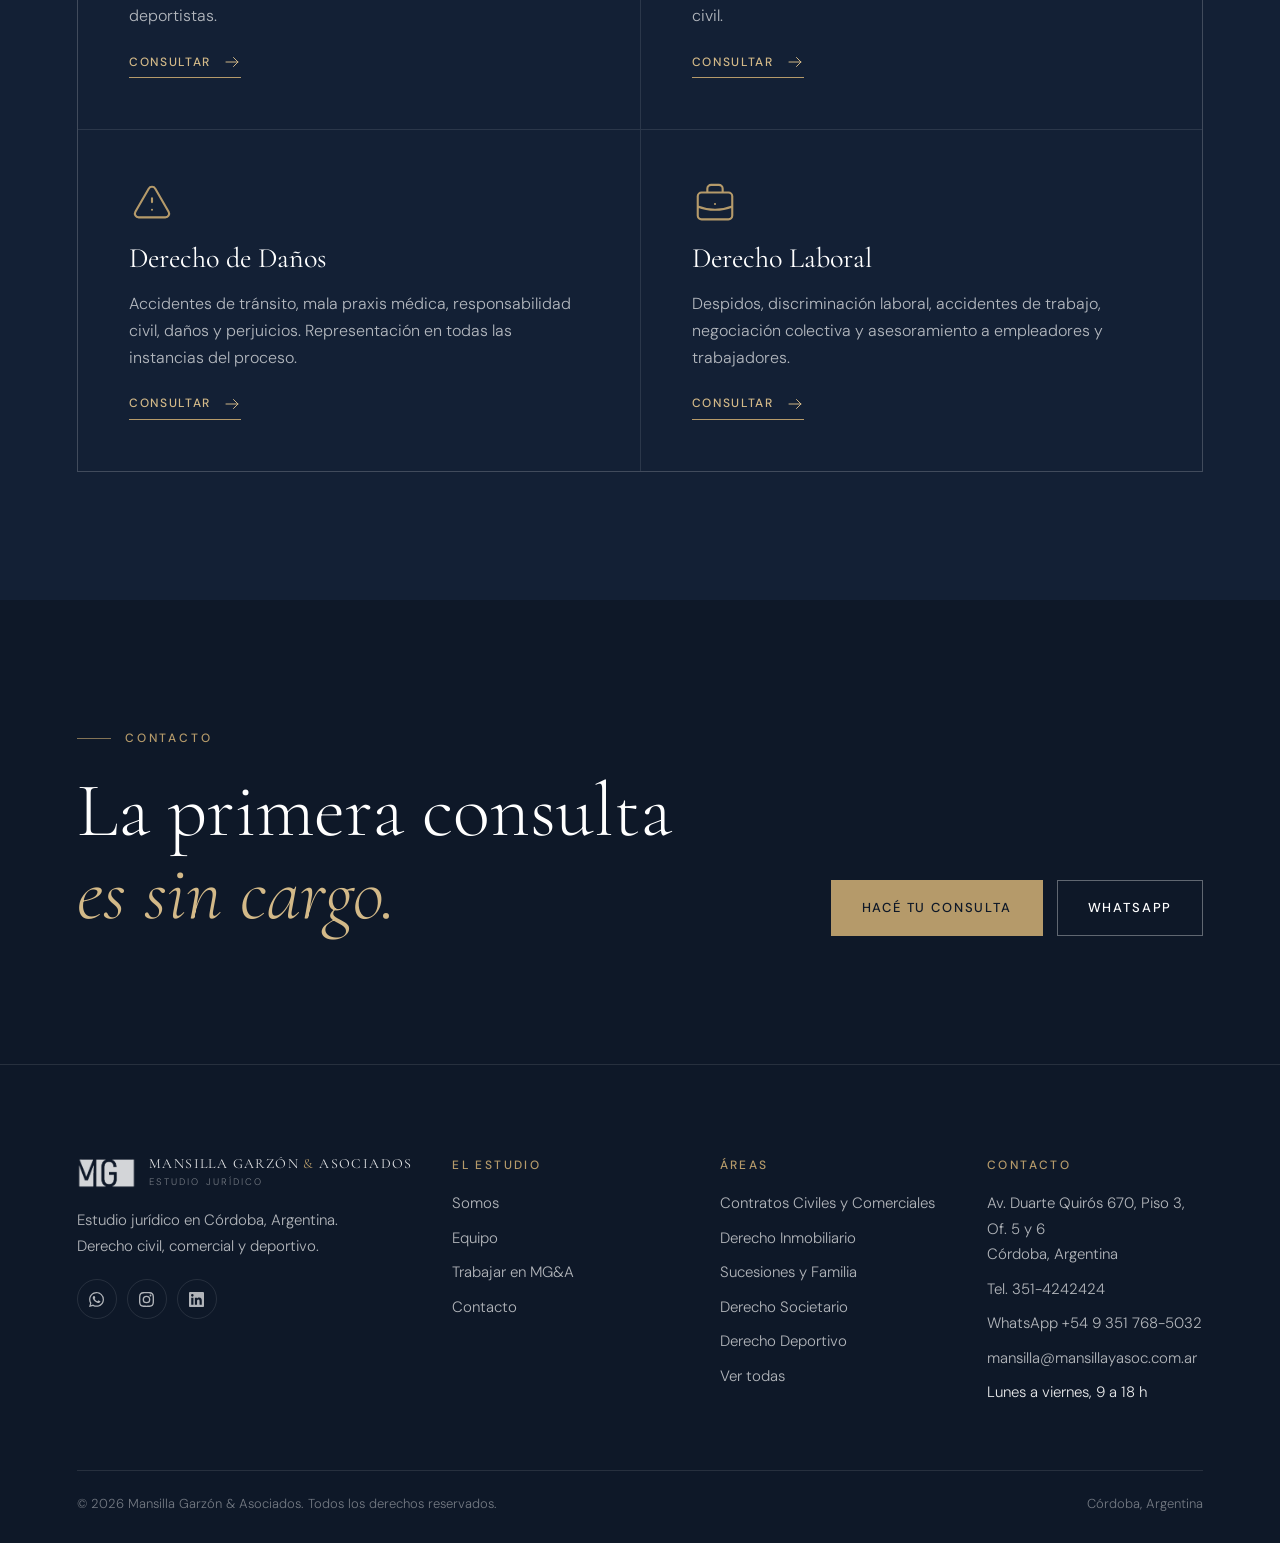
==== commit 3d4724c8: "Celular: efectos al entrar en pantalla en lugar de hover, respuesta al tocar, y fundidos con movimie" ====
--- a/areas.html
+++ b/areas.html
@@ -16,7 +16,7 @@
 <link rel="preconnect" href="https://fonts.googleapis.com"/>
 <link rel="preconnect" href="https://fonts.gstatic.com" crossorigin/>
 <link href="https://fonts.googleapis.com/css2?family=Cormorant+Garamond:ital,wght@0,300;0,400;0,500;1,300;1,400&family=DM+Sans:wght@300;400;500&display=swap" rel="stylesheet"/>
-<link rel="stylesheet" href="assets/css/site.css"/>
+<link rel="stylesheet" href="assets/css/site.css?v=3"/>
 <script>document.documentElement.classList.add('js');try{if(sessionStorage.getItem('mg-seen'))document.documentElement.classList.add('seen')}catch(e){}</script>
 </head>
 <body>
@@ -170,6 +170,6 @@
 </footer>
 
 <a class="wa" href="https://wa.me/5493517685032" target="_blank" rel="noopener" aria-label="Escribinos por WhatsApp"><svg viewBox="0 0 24 24" aria-hidden="true"><path d="M17.472 14.382c-.297-.149-1.758-.867-2.03-.967-.273-.099-.471-.148-.67.15-.197.297-.767.966-.94 1.164-.173.199-.347.223-.644.075-.297-.15-1.255-.463-2.39-1.475-.883-.788-1.48-1.761-1.653-2.059-.173-.297-.018-.458.13-.606.134-.133.298-.347.446-.52.149-.174.198-.298.298-.497.099-.198.05-.371-.025-.52-.075-.149-.669-1.612-.916-2.207-.242-.579-.487-.5-.669-.51-.173-.008-.371-.01-.57-.01-.198 0-.52.074-.792.372-.272.297-1.04 1.016-1.04 2.479 0 1.462 1.065 2.875 1.213 3.074.149.198 2.096 3.2 5.077 4.487.709.306 1.262.489 1.694.625.712.227 1.36.195 1.871.118.571-.085 1.758-.719 2.006-1.413.248-.694.248-1.289.173-1.413-.074-.124-.272-.198-.57-.347m-5.421 7.403h-.004a9.87 9.87 0 01-5.031-1.378l-.361-.214-3.741.982.998-3.648-.235-.374a9.86 9.86 0 01-1.51-5.26c.001-5.45 4.436-9.884 9.888-9.884 2.64 0 5.122 1.03 6.988 2.898a9.825 9.825 0 012.893 6.994c-.003 5.45-4.437 9.884-9.885 9.884m8.413-18.297A11.815 11.815 0 0012.05 0C5.495 0 .16 5.335.157 11.892c0 2.096.547 4.142 1.588 5.945L.057 24l6.305-1.654a11.882 11.882 0 005.683 1.448h.005c6.554 0 11.89-5.335 11.893-11.893a11.821 11.821 0 00-3.48-8.413z"/></svg></a>
-<script src="assets/js/site.js" defer></script>
+<script src="assets/js/site.js?v=3" defer></script>
 </body>
 </html>
--- a/assets/css/site.css
+++ b/assets/css/site.css
@@ -322,10 +322,34 @@
   .btn{width:100%}
 }
 
+/* Pantallas táctiles: lo que en computadora ocurre al pasar el mouse, acá ocurre al entrar en pantalla */
+@media (hover:none){
+  .person.in .frame img{filter:none;transition:filter 1.4s ease .9s,transform 1.2s var(--ease-out),clip-path 1.3s var(--ease)}
+  .person.in .frame::after{transform:scaleX(1);transition-delay:1s}
+  .row.in::before{transform:scaleX(1);transition-delay:.35s}
+  .row.in svg{transform:translateX(4px)}
+  .area.in::after{transform:scaleX(1);transition-delay:.4s}
+  .area.in .area-icon{transform:translateY(-4px)}
+  .marquee li img{opacity:.85}
+  .btn:active::before{transform:none}
+  .btn--ghost:active{color:var(--navy-ink)}
+  .row:active,.area:active{background:var(--navy-lift)}
+  .social a:active,.wa:active{transform:scale(.94)}
+}
+
+/* Movimiento reducido: sin desplazamientos ni zoom, pero se conservan los fundidos suaves */
 @media (prefers-reduced-motion:reduce){
-  *,*::before,*::after{animation-duration:.01ms!important;animation-delay:0s!important;transition-duration:.01ms!important;scroll-behavior:auto!important}
+  html{scroll-behavior:auto}
   .curtain{display:none}
-  .marquee{animation:none;flex-wrap:wrap}
-  .js [data-reveal]{opacity:1;transform:none}
-  .js [data-reveal] img{transform:none;clip-path:none}
-}
+  .hero-media img,.scroll-cue{animation:none}
+  .line>span{transform:none;animation:pageIn .9s ease both;animation-delay:calc(var(--d) - 1.2s)}
+  .hero-kicker,.hero-sub,.hero-actions,.hero-mark{animation-name:pageIn}
+  .marquee{animation-duration:90s}
+  .js [data-reveal]{transform:none;transition:opacity 1s ease;transition-delay:var(--rd,0s)}
+  .js [data-reveal="img"] img{clip-path:none;transform:none;opacity:0;transition:opacity 1.2s ease}
+  .js [data-reveal="img"].in img{opacity:1}
+}
+
+/* Integrante sin foto: iniciales */
+.frame--initials{display:flex;align-items:center;justify-content:center;background:var(--navy-deep);border:1px solid var(--line)}
+.frame--initials span{font-family:var(--serif);font-weight:300;font-size:clamp(2.6rem,5vw,4rem);letter-spacing:.06em;color:var(--gold-soft)}
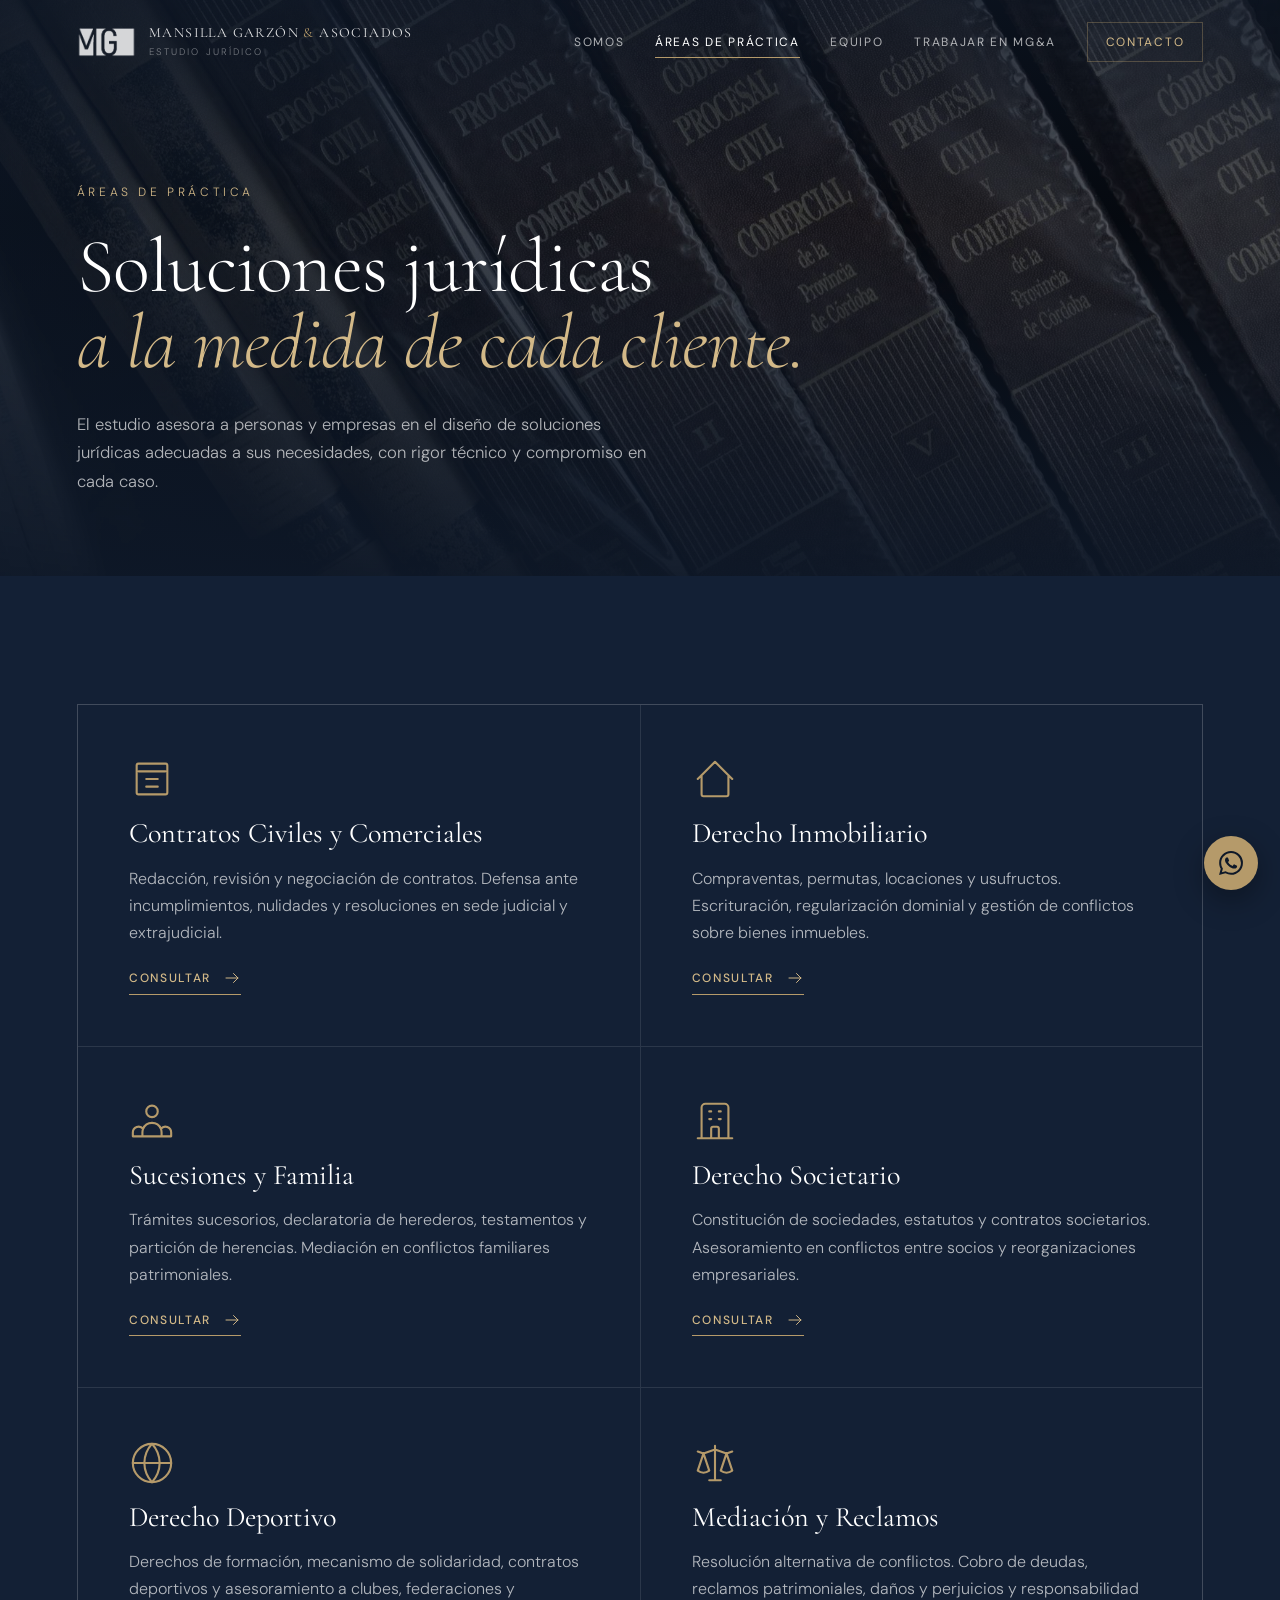
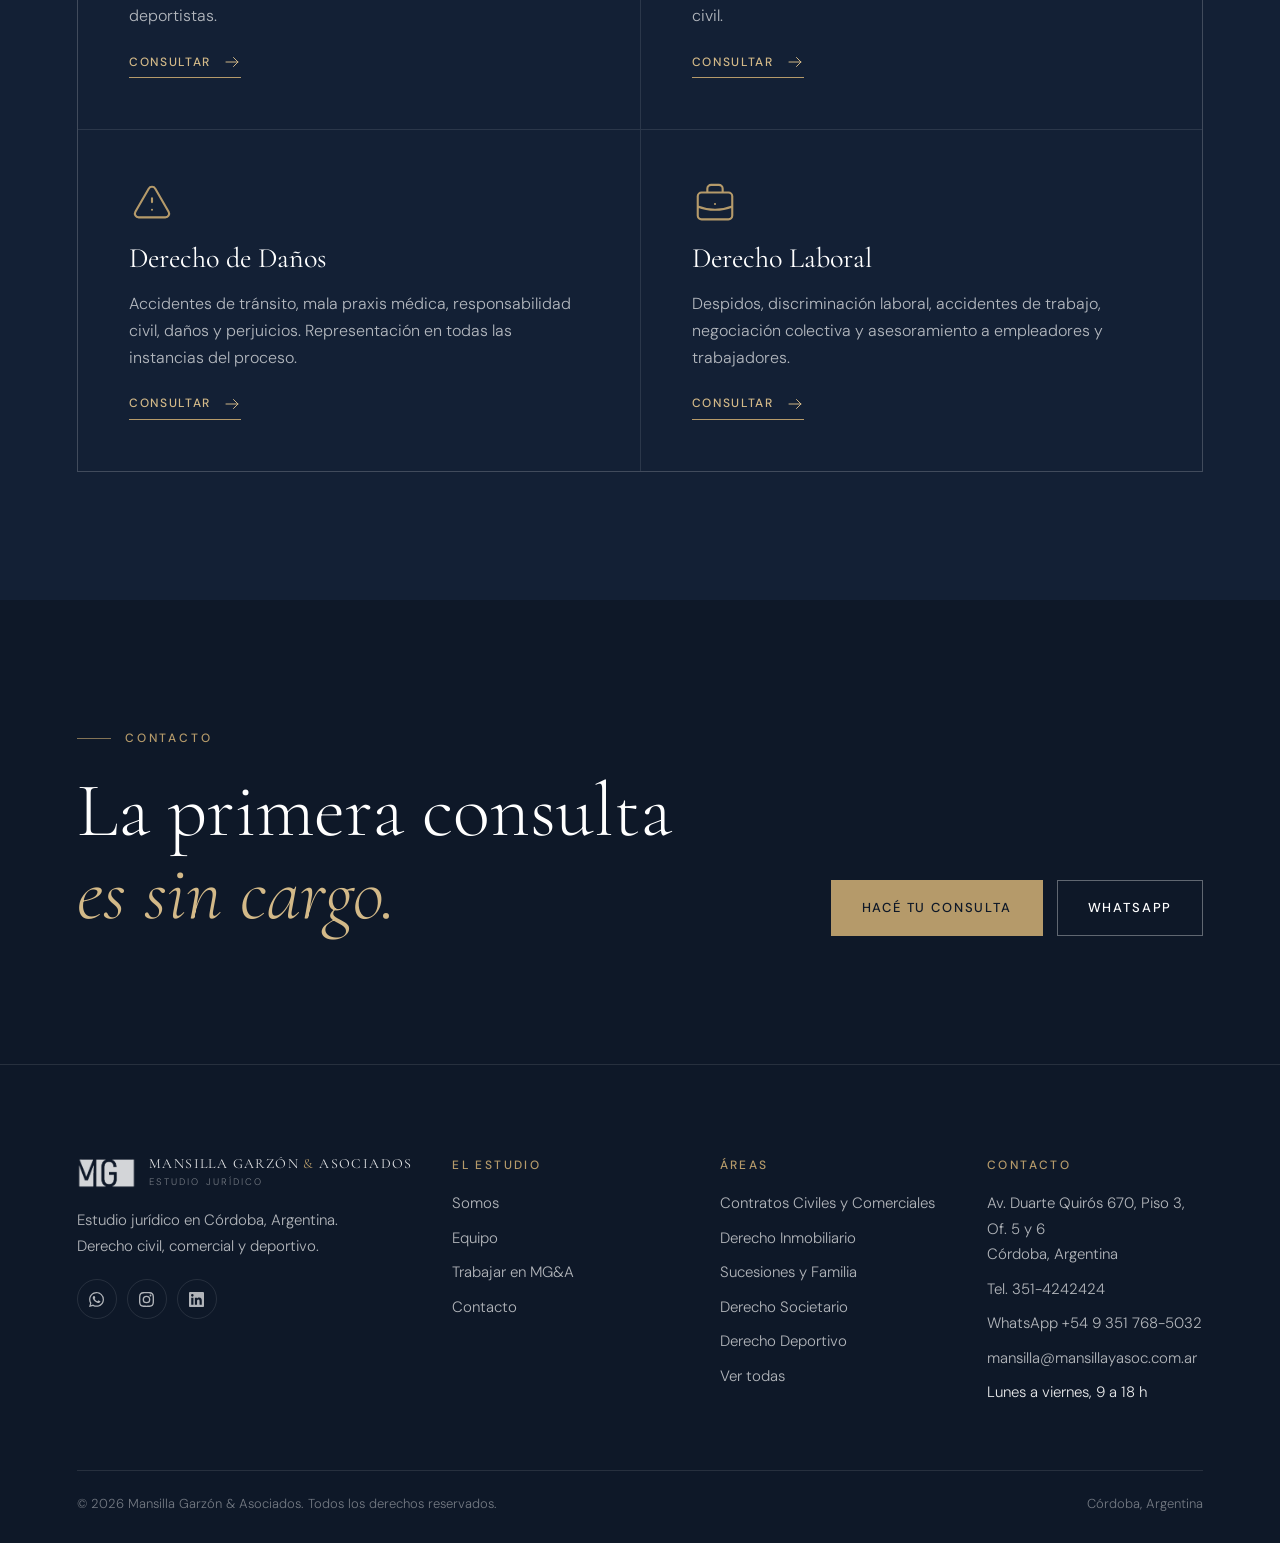
==== commit 1438cb0f: "Fotos de Aldana y Agustina, apellido Quattropani y webchat de Chattigo Co-Authored-By: Claude Opus 5" ====
--- a/areas.html
+++ b/areas.html
@@ -171,5 +171,7 @@
 
 <a class="wa" href="https://wa.me/5493517685032" target="_blank" rel="noopener" aria-label="Escribinos por WhatsApp"><svg viewBox="0 0 24 24" aria-hidden="true"><path d="M17.472 14.382c-.297-.149-1.758-.867-2.03-.967-.273-.099-.471-.148-.67.15-.197.297-.767.966-.94 1.164-.173.199-.347.223-.644.075-.297-.15-1.255-.463-2.39-1.475-.883-.788-1.48-1.761-1.653-2.059-.173-.297-.018-.458.13-.606.134-.133.298-.347.446-.52.149-.174.198-.298.298-.497.099-.198.05-.371-.025-.52-.075-.149-.669-1.612-.916-2.207-.242-.579-.487-.5-.669-.51-.173-.008-.371-.01-.57-.01-.198 0-.52.074-.792.372-.272.297-1.04 1.016-1.04 2.479 0 1.462 1.065 2.875 1.213 3.074.149.198 2.096 3.2 5.077 4.487.709.306 1.262.489 1.694.625.712.227 1.36.195 1.871.118.571-.085 1.758-.719 2.006-1.413.248-.694.248-1.289.173-1.413-.074-.124-.272-.198-.57-.347m-5.421 7.403h-.004a9.87 9.87 0 01-5.031-1.378l-.361-.214-3.741.982.998-3.648-.235-.374a9.86 9.86 0 01-1.51-5.26c.001-5.45 4.436-9.884 9.888-9.884 2.64 0 5.122 1.03 6.988 2.898a9.825 9.825 0 012.893 6.994c-.003 5.45-4.437 9.884-9.885 9.884m8.413-18.297A11.815 11.815 0 0012.05 0C5.495 0 .16 5.335.157 11.892c0 2.096.547 4.142 1.588 5.945L.057 24l6.305-1.654a11.882 11.882 0 005.683 1.448h.005c6.554 0 11.89-5.335 11.893-11.893a11.821 11.821 0 00-3.48-8.413z"/></svg></a>
 <script src="assets/js/site.js?v=3" defer></script>
+<!-- Webchat Chattigo -->
+<script src="https://cdn-widgets.chattigo.com/webchat-widget-new.js" id="widget-chattigo" title="estudiojuridicomansillagarz9311-17223-webchat@wc"></script>
 </body>
 </html>
--- a/assets/css/site.css
+++ b/assets/css/site.css
@@ -276,7 +276,7 @@
 .social svg{width:15px;height:15px;fill:currentColor}
 .footer-base{margin-top:clamp(40px,5vw,64px);padding-top:22px;border-top:1px solid var(--line);display:flex;justify-content:space-between;flex-wrap:wrap;gap:10px;font-size:13px;color:var(--text-faint)}
 
-.wa{position:fixed;right:22px;bottom:calc(22px + env(safe-area-inset-bottom,0px));z-index:150;width:54px;height:54px;border-radius:50%;background:var(--gold);color:var(--navy-ink);display:flex;align-items:center;justify-content:center;box-shadow:0 10px 30px rgba(0,0,0,.35);transform:translateY(90px);transition:transform .6s var(--ease),background .3s}
+.wa{position:fixed;right:22px;bottom:calc(100px + env(safe-area-inset-bottom,0px));z-index:150;width:54px;height:54px;border-radius:50%;background:var(--gold);color:var(--navy-ink);display:flex;align-items:center;justify-content:center;box-shadow:0 10px 30px rgba(0,0,0,.35);transform:translateY(90px);transition:transform .6s var(--ease),background .3s}
 .wa.show{transform:none}
 .wa:hover{background:#fff}
 .wa svg{width:24px;height:24px;fill:currentColor}
